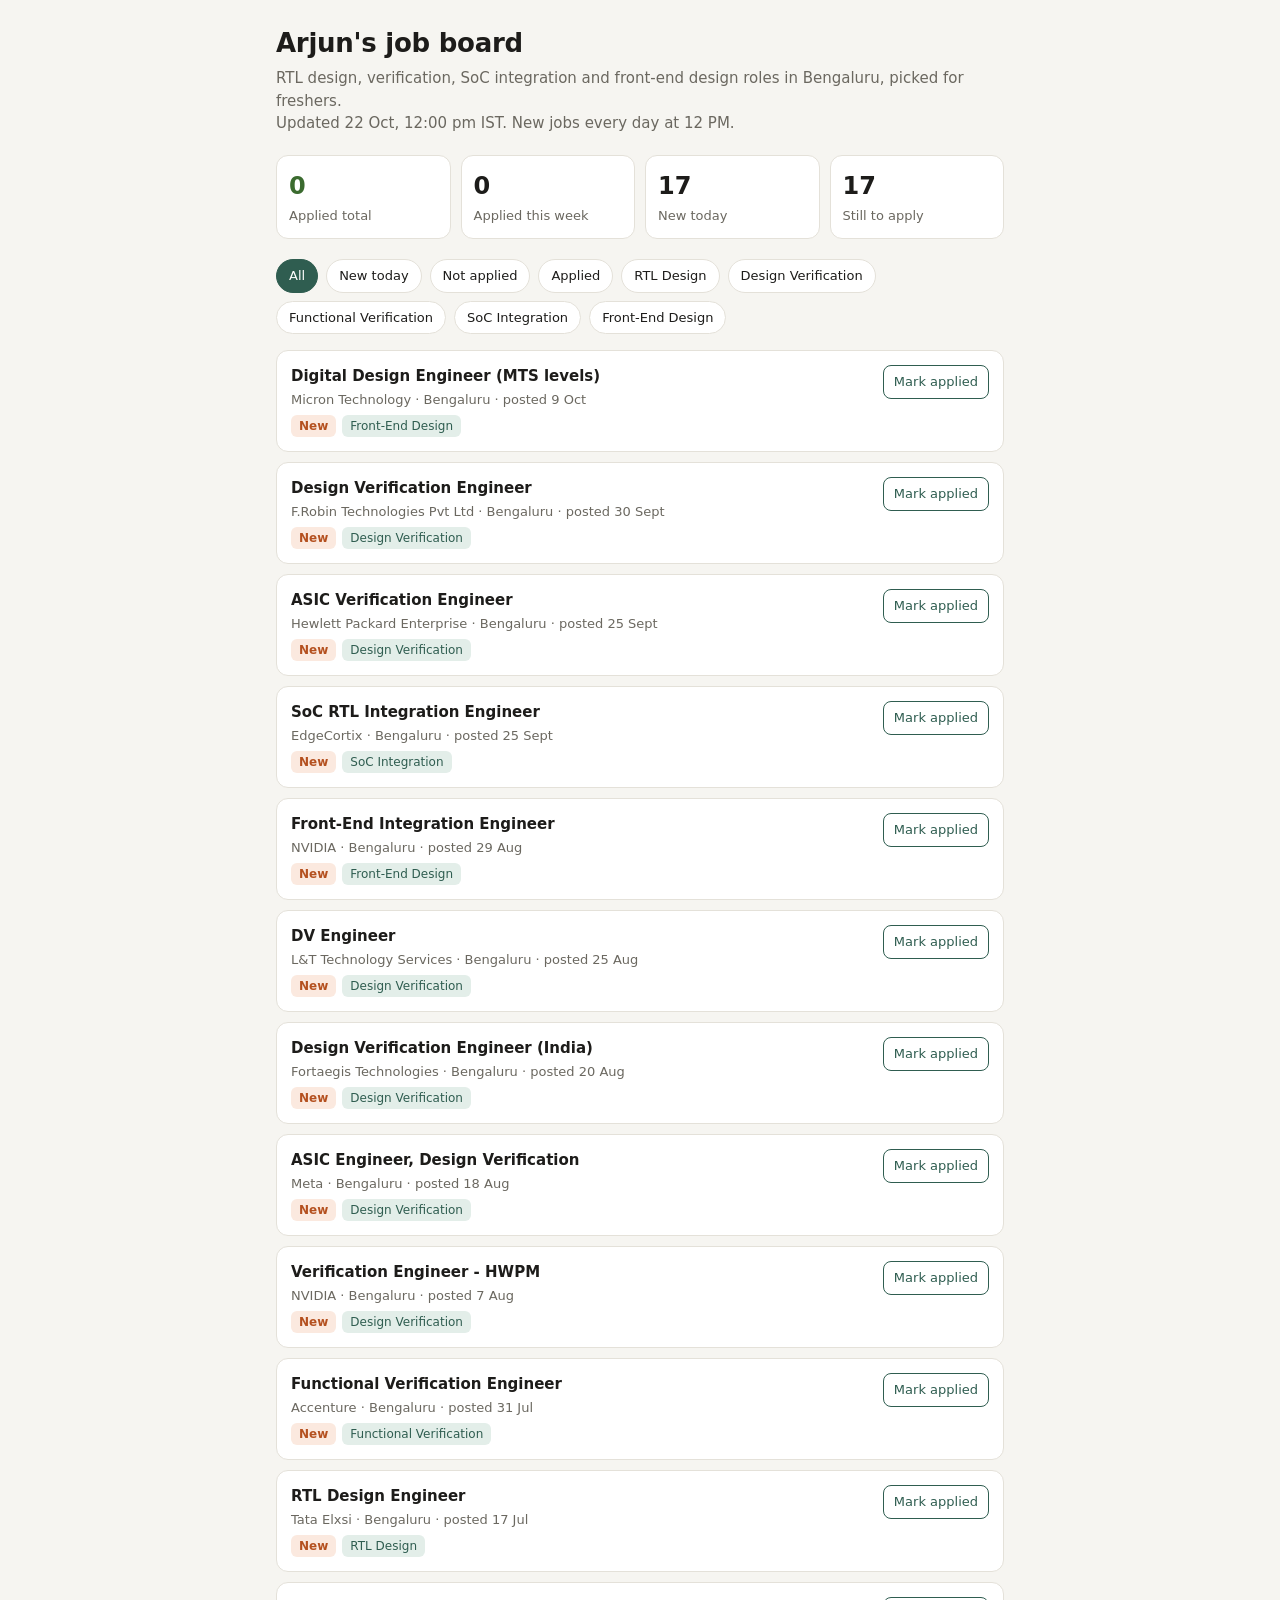
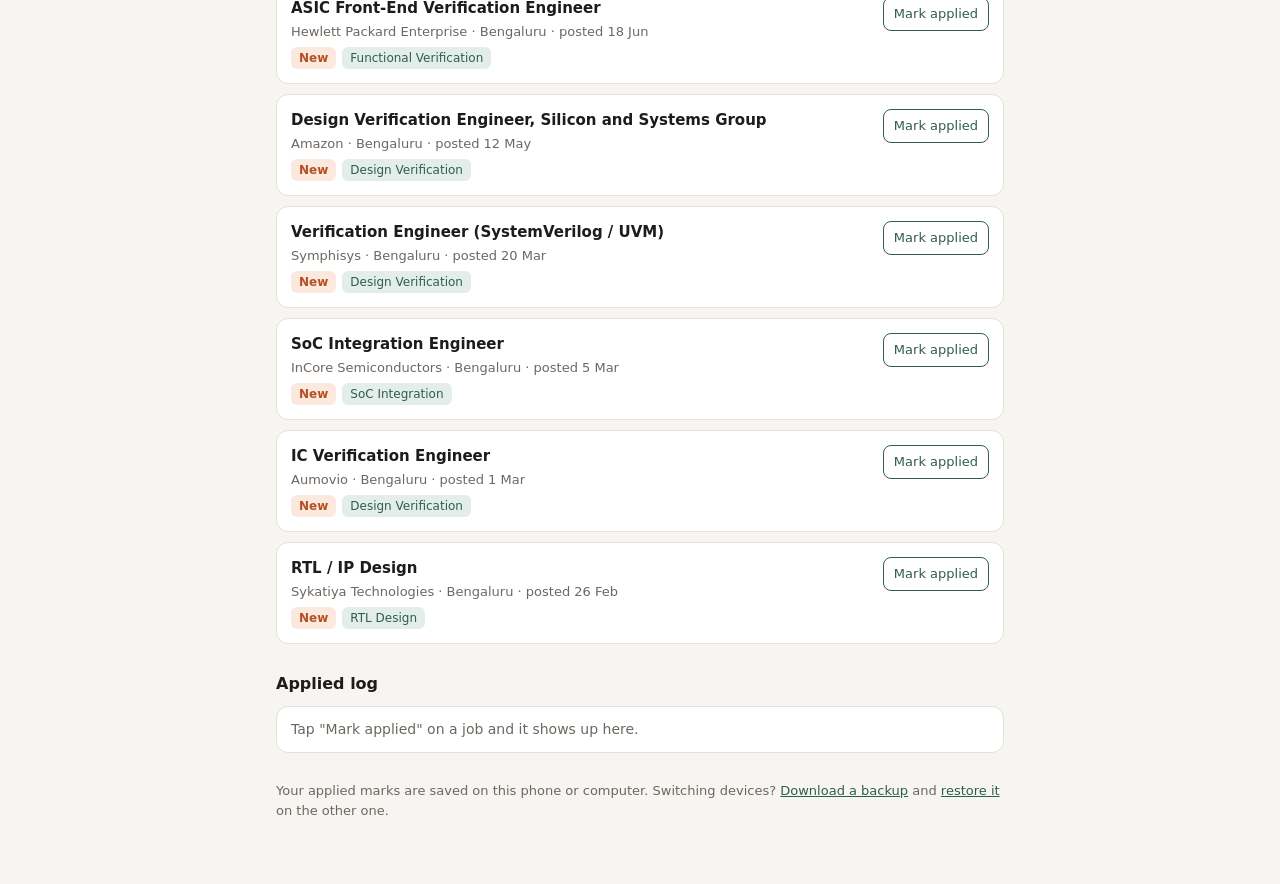
==== arjun/index.html @ eb0a0125 "Job boards for Anusha and Arjun with applied tracker Co-Authored-By: Claude Opus 5.5 (1M context) <n" ====
<!doctype html>
<html lang="en">
<head>
<meta charset="utf-8">
<meta name="viewport" content="width=device-width, initial-scale=1">
<meta name="robots" content="noindex, nofollow">
<title>Arjun's Job Board</title>
<link rel="stylesheet" href="../assets/board.css">
</head>
<body data-person="arjun">
<div class="wrap">
  <header>
    <h1>Arjun's job board</h1>
    <p>RTL design, verification, SoC integration and front-end design roles in Bengaluru, picked for freshers.</p>
    <p id="updated"></p>
  </header>
  <div class="stats">
    <div class="stat hi"><b id="s-applied">0</b><span>Applied total</span></div>
    <div class="stat"><b id="s-week">0</b><span>Applied this week</span></div>
    <div class="stat"><b id="s-new">0</b><span>New today</span></div>
    <div class="stat"><b id="s-open">0</b><span>Still to apply</span></div>
  </div>
  <div class="bar" id="chips"></div>
  <div class="list" id="list"><p class="empty">Loading jobs…</p></div>
  <h2>Applied log</h2>
  <div class="log" id="log"></div>
  <footer>
    Your applied marks are saved on this phone or computer. Switching devices?
    <button id="backup">Download a backup</button> and <button id="restore">restore it</button> on the other one.
    <input type="file" id="file" accept="application/json" hidden>
  </footer>
</div>
<script src="../assets/board.js"></script>
</body>
</html>
---- assets/board.css ----
:root {
  --bg: #f6f5f1;
  --surface: #ffffff;
  --text: #1d1c1a;
  --muted: #6b6860;
  --line: #e4e1d9;
  --accent: #2f5d50;
  --accent-soft: #e3eee9;
  --new: #b4501f;
  --new-soft: #fbe9df;
  --done: #3b6b2f;
  --done-soft: #e6f1df;
}
@media (prefers-color-scheme: dark) {
  :root {
    --bg: #151514;
    --surface: #1f1f1d;
    --text: #ecebe6;
    --muted: #a19e95;
    --line: #34332f;
    --accent: #8cc4b0;
    --accent-soft: #23352f;
    --new: #f0a27a;
    --new-soft: #3a261b;
    --done: #a6d38f;
    --done-soft: #26331f;
  }
}
* { box-sizing: border-box; }
body {
  margin: 0;
  background: var(--bg);
  color: var(--text);
  font: 15px/1.5 system-ui, -apple-system, "Segoe UI", Roboto, sans-serif;
}
.wrap { max-width: 760px; margin: 0 auto; padding: 24px 16px 64px; }
header h1 { font-size: 26px; margin: 0 0 4px; letter-spacing: -0.01em; }
header p { margin: 0; color: var(--muted); }
.stats { display: grid; grid-template-columns: repeat(4, 1fr); gap: 10px; margin: 20px 0; }
.stat { background: var(--surface); border: 1px solid var(--line); border-radius: 12px; padding: 12px; }
.stat b { display: block; font-size: 24px; font-variant-numeric: tabular-nums; }
.stat span { color: var(--muted); font-size: 13px; }
.stat.hi b { color: var(--done); }
.bar { display: flex; flex-wrap: wrap; gap: 8px; margin: 8px 0 16px; }
.chip {
  border: 1px solid var(--line); background: var(--surface); color: var(--text);
  border-radius: 999px; padding: 6px 12px; font: inherit; font-size: 13px; cursor: pointer;
}
.chip[aria-pressed="true"] { background: var(--accent); border-color: var(--accent); color: var(--surface); }
.list { display: grid; gap: 10px; }
.job {
  background: var(--surface); border: 1px solid var(--line); border-radius: 12px;
  padding: 14px; display: flex; gap: 12px; align-items: flex-start;
}
.job.applied { background: var(--done-soft); }
.job .main { flex: 1; min-width: 0; }
.job a.title { color: var(--text); font-weight: 600; text-decoration: none; }
.job a.title:hover { text-decoration: underline; }
.meta { color: var(--muted); font-size: 13px; margin-top: 2px; }
.tags { margin-top: 6px; display: flex; gap: 6px; flex-wrap: wrap; }
.tag { font-size: 12px; padding: 2px 8px; border-radius: 6px; background: var(--accent-soft); color: var(--accent); }
.tag.new { background: var(--new-soft); color: var(--new); font-weight: 600; }
.tag.ok { background: transparent; color: var(--done); padding-left: 0; }
.btn {
  flex: none; border: 1px solid var(--accent); background: transparent; color: var(--accent);
  border-radius: 8px; padding: 6px 10px; font: inherit; font-size: 13px; cursor: pointer; white-space: nowrap;
}
.job.applied .btn { border-color: var(--done); color: var(--done); }
.empty { color: var(--muted); text-align: center; padding: 32px 0; }
h2 { font-size: 16px; margin: 28px 0 10px; }
.log { background: var(--surface); border: 1px solid var(--line); border-radius: 12px; padding: 4px 14px; }
.log div { padding: 8px 0; border-bottom: 1px solid var(--line); font-size: 14px; display: flex; justify-content: space-between; gap: 12px; }
.log div:last-child { border-bottom: 0; }
.log span { color: var(--muted); white-space: nowrap; }
footer { margin-top: 28px; color: var(--muted); font-size: 13px; }
footer button { background: none; border: 0; color: var(--accent); font: inherit; cursor: pointer; padding: 0; text-decoration: underline; }
@media (max-width: 560px) {
  .stats { grid-template-columns: repeat(2, 1fr); }
  .job { flex-direction: column; }
}
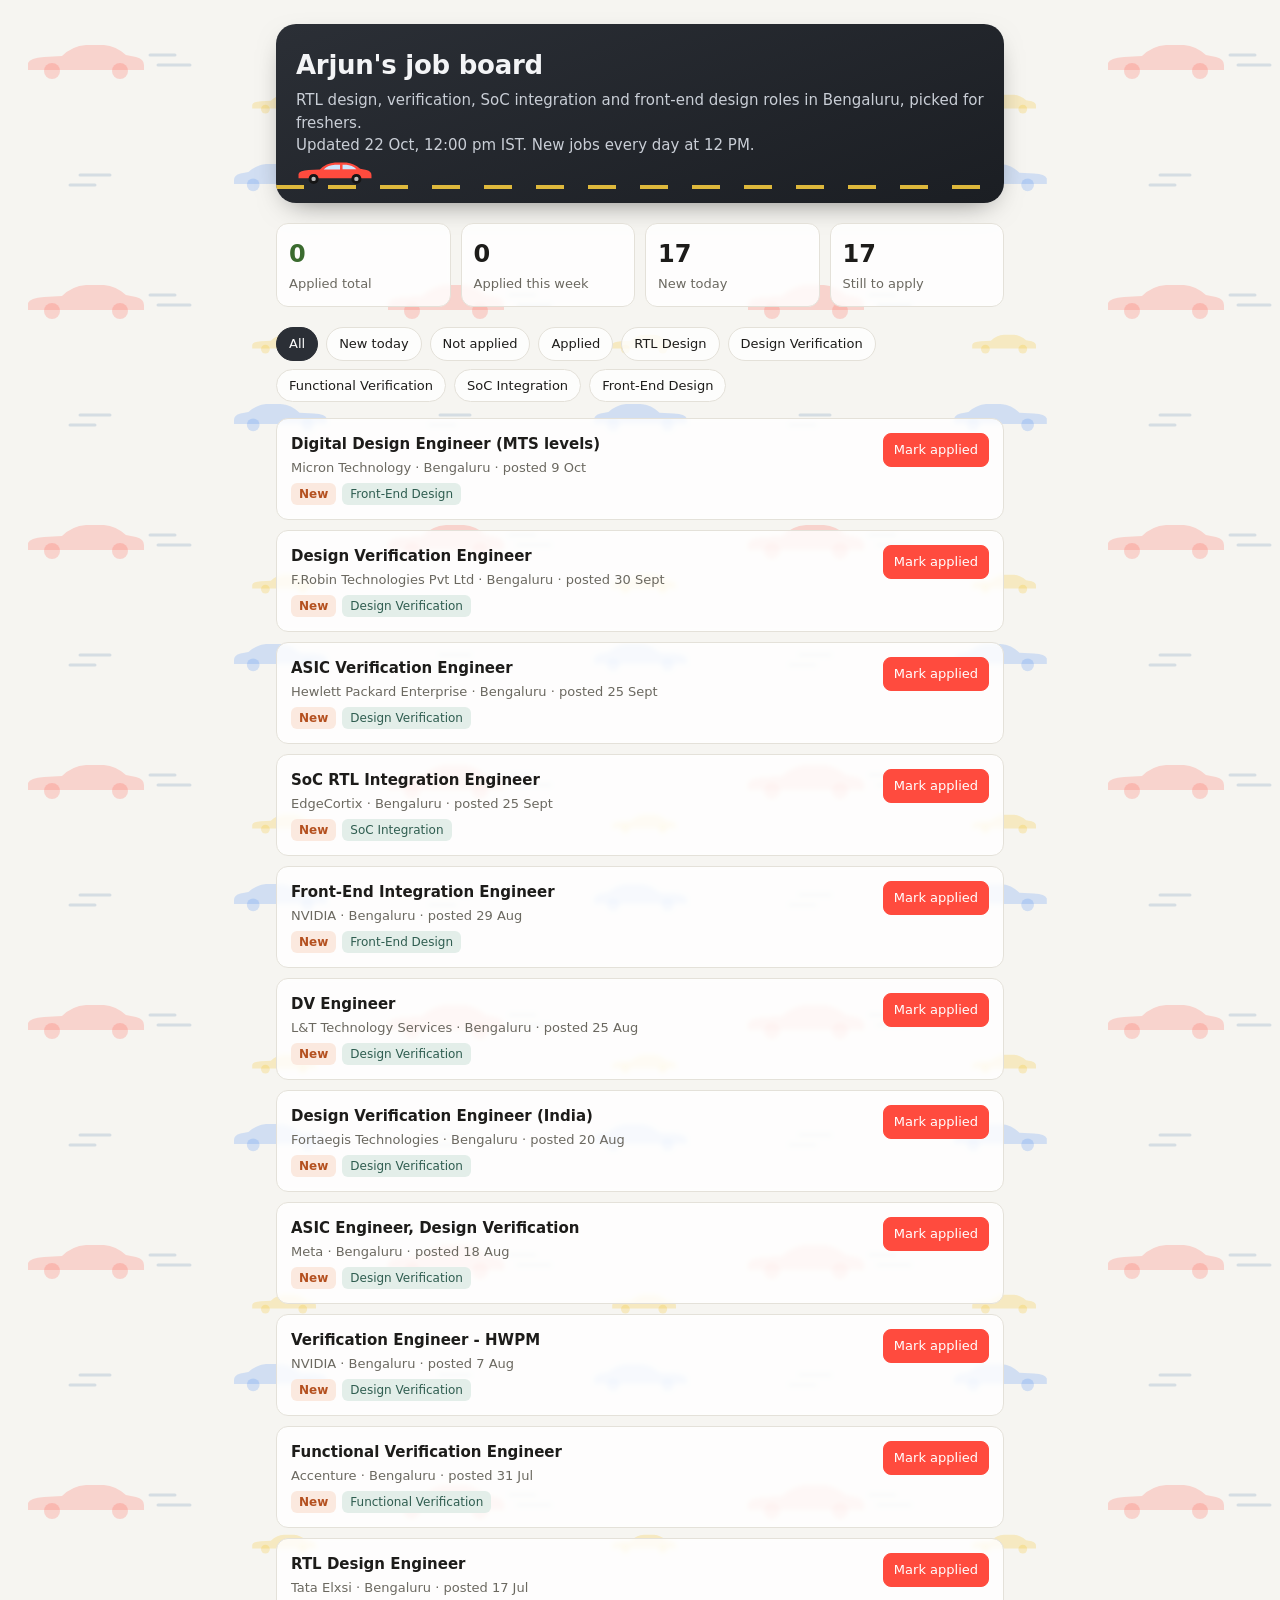
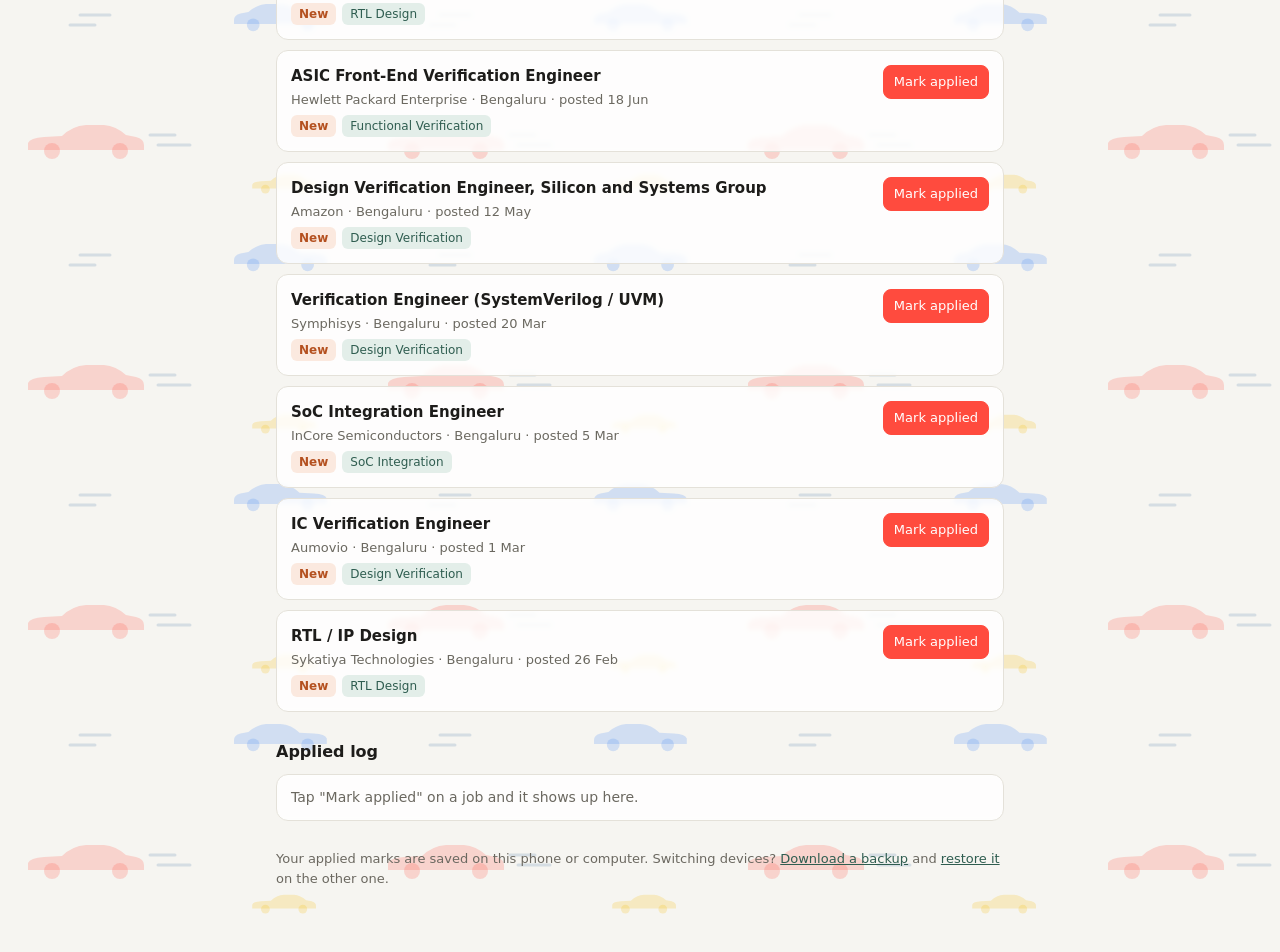
==== commit 8dccf49a: "Cars theme for Arjun, phone layout and home-screen icons Co-Authored-By: Claude Opus 5.5 (1M context" ====
--- a/arjun/index.html
+++ b/arjun/index.html
@@ -5,11 +5,18 @@
 <meta name="viewport" content="width=device-width, initial-scale=1">
 <meta name="robots" content="noindex, nofollow">
 <title>Arjun's Job Board</title>
+<meta name="theme-color" content="#2b2f36">
+<meta name="apple-mobile-web-app-capable" content="yes">
+<meta name="apple-mobile-web-app-title" content="Arjun Jobs">
+<link rel="manifest" href="manifest.webmanifest">
+<link rel="icon" href="icon-192.png">
+<link rel="apple-touch-icon" href="icon-180.png">
 <link rel="stylesheet" href="../assets/board.css">
 </head>
-<body data-person="arjun">
+<body data-person="arjun" class="cars">
 <div class="wrap">
-  <header>
+  <header class="road">
+    <svg class="racer" viewBox="0 0 124 40" aria-hidden="true"><path d="M4 30 V23 Q6 18 20 17 L38 16 Q48 6 62 5 H80 Q92 6 102 15 L112 17 Q120 19 120 25 V30 Z" fill="#ff4b3e"/><path d="M44 16 Q51 9 62 8.5 H70 V16 Z M74 8.5 H80 Q89 9 96 15.5 H74 Z" fill="#cfe6ff"/><circle cx="28" cy="31" r="8" fill="#151515"/><circle cx="28" cy="31" r="3.5" fill="#bbb"/><circle cx="96" cy="31" r="8" fill="#151515"/><circle cx="96" cy="31" r="3.5" fill="#bbb"/></svg>
     <h1>Arjun's job board</h1>
     <p>RTL design, verification, SoC integration and front-end design roles in Bengaluru, picked for freshers.</p>
     <p id="updated"></p>
@@ -20,6 +27,7 @@
     <div class="stat"><b id="s-new">0</b><span>New today</span></div>
     <div class="stat"><b id="s-open">0</b><span>Still to apply</span></div>
   </div>
+  <div class="bar" id="cities"></div>
   <div class="bar" id="chips"></div>
   <div class="list" id="list"><p class="empty">Loading jobs…</p></div>
   <h2>Applied log</h2>
--- a/assets/board.css
+++ b/assets/board.css
@@ -78,3 +78,125 @@
   .stats { grid-template-columns: repeat(2, 1fr); }
   .job { flex-direction: column; }
 }
+.bar:empty { display: none; }
+
+/* Colourful theme */
+.colorful {
+  --bg: #fff8f3;
+  --line: #f1e2d6;
+  --accent: #c2185b;
+  --accent-soft: #fde4ee;
+  background:
+    radial-gradient(circle at 0% 0%, #ffe3ec 0, transparent 40%),
+    radial-gradient(circle at 100% 10%, #e3f0ff 0, transparent 40%),
+    var(--bg);
+}
+.colorful .hero {
+  background: linear-gradient(120deg, #ff6f91, #ff9671 45%, #ffc75f);
+  color: #2a0f1a;
+  border-radius: 20px;
+  padding: 22px 20px;
+  box-shadow: 0 10px 30px -12px rgba(255, 111, 145, 0.6);
+}
+.colorful .hero p { color: #4a1f2c; }
+.colorful .stat { border: 0; color: #1d1c1a; }
+.colorful .stat span { color: rgba(0, 0, 0, 0.6); }
+.colorful .stat:nth-child(1) { background: #d7f5e3; }
+.colorful .stat:nth-child(1) b { color: #12784a; }
+.colorful .stat:nth-child(2) { background: #dcecff; }
+.colorful .stat:nth-child(2) b { color: #1f5fbf; }
+.colorful .stat:nth-child(3) { background: #ffe1d2; }
+.colorful .stat:nth-child(3) b { color: #c8481b; }
+.colorful .stat:nth-child(4) { background: #efe1ff; }
+.colorful .stat:nth-child(4) b { color: #7b3fc4; }
+.colorful .chip.city[aria-pressed="true"] { background: #6a4cff; border-color: #6a4cff; color: #fff; }
+.colorful .job { border-left: 5px solid #ff9671; box-shadow: 0 2px 10px -6px rgba(194, 24, 91, 0.35); }
+.colorful .job:nth-child(4n+2) { border-left-color: #6a4cff; }
+.colorful .job:nth-child(4n+3) { border-left-color: #00b39b; }
+.colorful .job:nth-child(4n+4) { border-left-color: #ffc75f; }
+.colorful .job.applied { background: #e8f8ee; border-left-color: #12784a; }
+.colorful .tag[data-cat="Accounting"] { background: #e3f0ff; color: #1f5fbf; }
+.colorful .tag[data-cat="Tax"] { background: #fff1cc; color: #8a5a00; }
+.colorful .tag[data-cat="Payroll"] { background: #efe1ff; color: #7b3fc4; }
+.colorful .tag[data-cat="AP / AR"] { background: #d8f6f0; color: #00796b; }
+.colorful .tag.place { background: #ffe4ec; color: #c2185b; }
+.colorful .btn { background: #c2185b; border-color: #c2185b; color: #fff; }
+.colorful .job.applied .btn { background: transparent; }
+.colorful h2 { color: #c2185b; }
+@media (prefers-color-scheme: dark) {
+  .colorful {
+    --bg: #1a1218;
+    --surface: #251a22;
+    --line: #3a2a35;
+    --accent: #ff8fb4;
+    --accent-soft: #3d2030;
+    background:
+      radial-gradient(circle at 0% 0%, #3a1a2a 0, transparent 40%),
+      radial-gradient(circle at 100% 10%, #182a40 0, transparent 40%),
+      var(--bg);
+  }
+  .colorful .job.applied { background: #1d3326; }
+  .colorful .tag { filter: saturate(1.1); }
+}
+
+/* Cars theme */
+.cars {
+  background-color: var(--bg);
+  background-image: url("cars.svg");
+  background-size: 360px 240px;
+}
+.cars .road {
+  position: relative;
+  overflow: hidden;
+  background: linear-gradient(160deg, #2b2f36, #1b1e23);
+  color: #f3f4f6;
+  border-radius: 20px;
+  padding: 22px 20px 46px;
+  box-shadow: 0 10px 30px -14px rgba(0, 0, 0, 0.6);
+}
+.cars .road p { color: #c9ced6; }
+.cars .road::after {
+  content: "";
+  position: absolute;
+  left: 0; right: 0; bottom: 14px;
+  height: 4px;
+  background: repeating-linear-gradient(90deg, #ffd23f 0 28px, transparent 28px 52px);
+  opacity: 0.85;
+}
+.cars .racer {
+  position: absolute;
+  bottom: 18px;
+  width: 78px;
+  height: 26px;
+  animation: drive 9s linear infinite;
+}
+@keyframes drive {
+  from { left: -90px; }
+  to { left: 100%; }
+}
+@media (prefers-reduced-motion: reduce) {
+  .cars .racer { animation: none; right: 20px; }
+}
+.cars .stat, .cars .job, .cars .log { backdrop-filter: blur(2px); }
+.cars .btn { background: #ff4b3e; border-color: #ff4b3e; color: #fff; }
+.cars .job.applied .btn { background: transparent; }
+.cars .chip[aria-pressed="true"] { background: #2b2f36; border-color: #2b2f36; color: #fff; }
+@media (prefers-color-scheme: dark) {
+  .cars .chip[aria-pressed="true"] { background: #ff4b3e; border-color: #ff4b3e; }
+}
+
+/* Phones */
+@media (max-width: 560px) {
+  .wrap { padding: 16px 12px 48px; }
+  header h1 { font-size: 22px; }
+  .stat b { font-size: 22px; }
+  .bar { flex-wrap: nowrap; overflow-x: auto; margin-left: -12px; margin-right: -12px; padding: 0 12px 4px; scrollbar-width: none; }
+  .bar::-webkit-scrollbar { display: none; }
+  .chip { flex: none; padding: 8px 14px; }
+  .job .btn { width: 100%; padding: 10px; font-size: 14px; }
+  .log div { flex-direction: column; gap: 2px; }
+}
+.cars { --surface: rgba(255, 255, 255, 0.82); }
+@media (prefers-color-scheme: dark) {
+  .cars { --surface: rgba(31, 31, 29, 0.82); }
+}
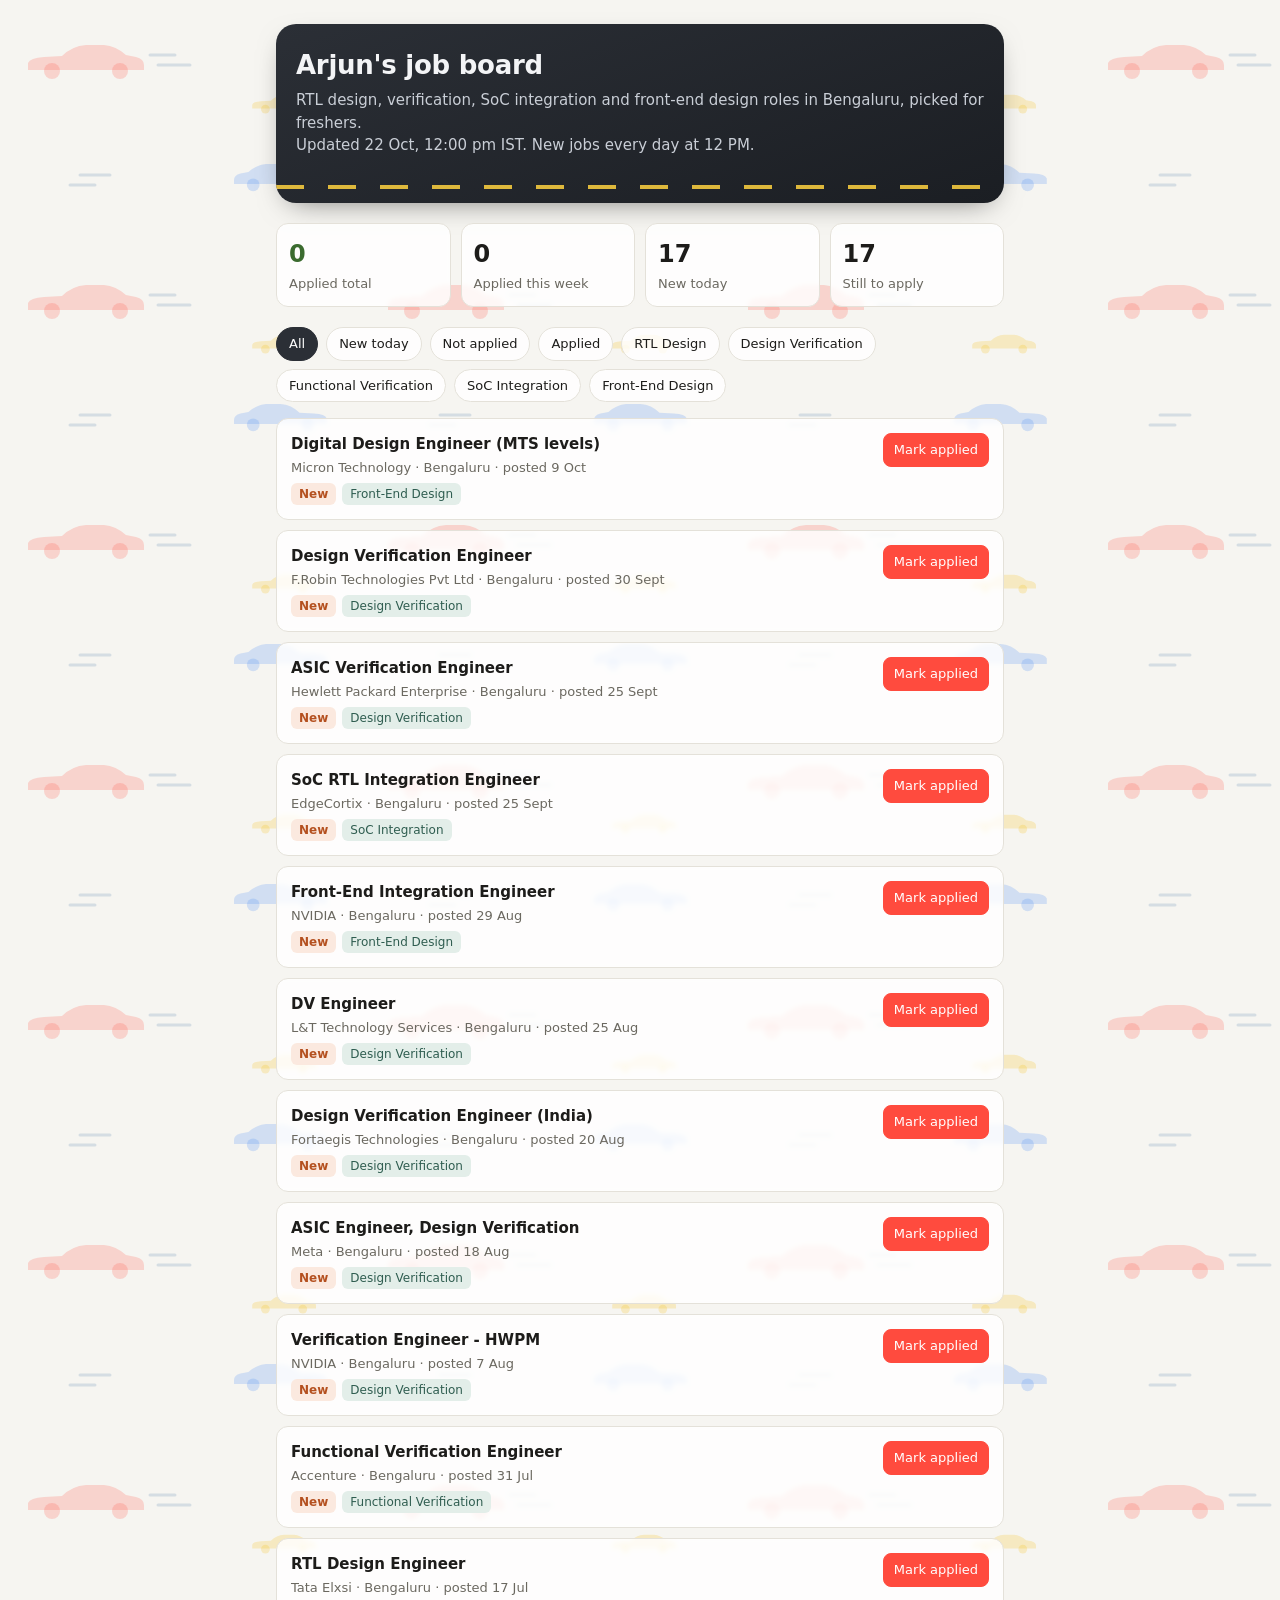
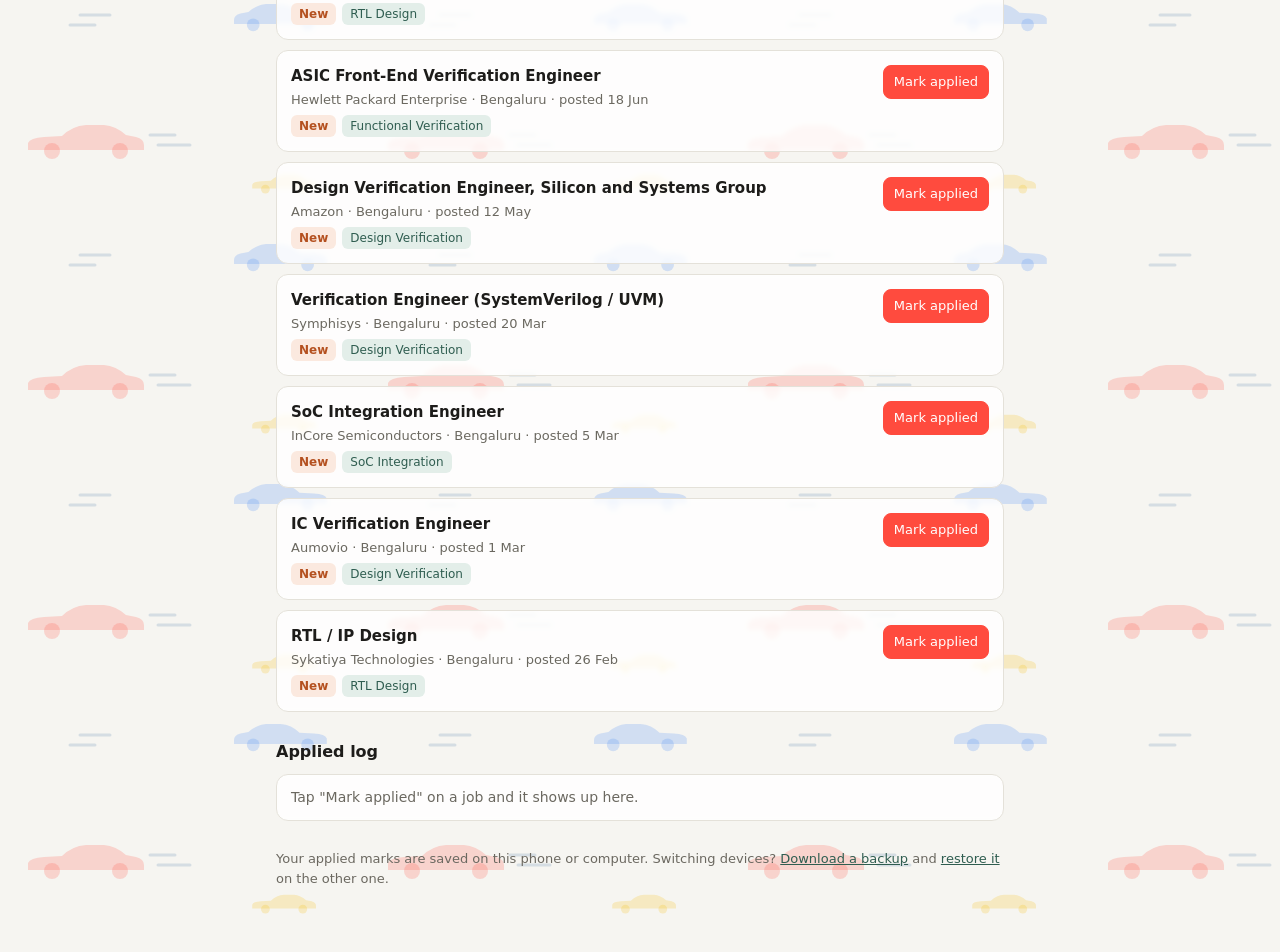
==== commit 0a8e780f: "3D traffic scene for Arjun and apply celebration on both pages Co-Authored-By: Claude Opus 5.5 (1M c" ====
--- a/arjun/index.html
+++ b/arjun/index.html
@@ -14,9 +14,9 @@
 <link rel="stylesheet" href="../assets/board.css">
 </head>
 <body data-person="arjun" class="cars">
+<canvas id="road3d" aria-hidden="true"></canvas>
 <div class="wrap">
   <header class="road">
-    <svg class="racer" viewBox="0 0 124 40" aria-hidden="true"><path d="M4 30 V23 Q6 18 20 17 L38 16 Q48 6 62 5 H80 Q92 6 102 15 L112 17 Q120 19 120 25 V30 Z" fill="#ff4b3e"/><path d="M44 16 Q51 9 62 8.5 H70 V16 Z M74 8.5 H80 Q89 9 96 15.5 H74 Z" fill="#cfe6ff"/><circle cx="28" cy="31" r="8" fill="#151515"/><circle cx="28" cy="31" r="3.5" fill="#bbb"/><circle cx="96" cy="31" r="8" fill="#151515"/><circle cx="96" cy="31" r="3.5" fill="#bbb"/></svg>
     <h1>Arjun's job board</h1>
     <p>RTL design, verification, SoC integration and front-end design roles in Bengaluru, picked for freshers.</p>
     <p id="updated"></p>
@@ -39,5 +39,6 @@
   </footer>
 </div>
 <script src="../assets/board.js"></script>
+<script type="module" src="../assets/road3d.js"></script>
 </body>
 </html>
--- a/assets/board.css
+++ b/assets/board.css
@@ -163,20 +163,6 @@
   background: repeating-linear-gradient(90deg, #ffd23f 0 28px, transparent 28px 52px);
   opacity: 0.85;
 }
-.cars .racer {
-  position: absolute;
-  bottom: 18px;
-  width: 78px;
-  height: 26px;
-  animation: drive 9s linear infinite;
-}
-@keyframes drive {
-  from { left: -90px; }
-  to { left: 100%; }
-}
-@media (prefers-reduced-motion: reduce) {
-  .cars .racer { animation: none; right: 20px; }
-}
 .cars .stat, .cars .job, .cars .log { backdrop-filter: blur(2px); }
 .cars .btn { background: #ff4b3e; border-color: #ff4b3e; color: #fff; }
 .cars .job.applied .btn { background: transparent; }
@@ -200,3 +186,47 @@
 @media (prefers-color-scheme: dark) {
   .cars { --surface: rgba(31, 31, 29, 0.82); }
 }
+
+/* 3D road scene behind Arjun's page */
+#road3d { position: fixed; inset: 0; width: 100vw; height: 100vh; z-index: -1; display: block; }
+.has-3d { background-image: none; }
+.has-3d .road { background: rgba(20, 23, 28, 0.72); backdrop-filter: blur(6px); }
+.has-3d { --surface: rgba(255, 255, 255, 0.86); }
+@media (prefers-color-scheme: dark) {
+  .has-3d { --surface: rgba(24, 26, 30, 0.86); }
+}
+
+/* Apply celebration */
+.job { position: relative; overflow: hidden; }
+.job.flash { animation: flash 0.9s ease; }
+@keyframes flash {
+  0% { transform: scale(1); }
+  30% { transform: scale(1.025); box-shadow: 0 0 0 3px var(--done); }
+  100% { transform: scale(1); }
+}
+.stat.pop b { animation: pop 0.6s ease; transform-origin: left center; }
+@keyframes pop {
+  0% { transform: scale(1); }
+  40% { transform: scale(1.6) rotate(-6deg); }
+  100% { transform: scale(1); }
+}
+#toast {
+  position: fixed; left: 50%; bottom: 24px; transform: translate(-50%, 140%);
+  background: var(--text); color: var(--bg); padding: 12px 18px; border-radius: 999px;
+  font-weight: 600; font-size: 14px; box-shadow: 0 10px 30px -10px rgba(0, 0, 0, 0.5);
+  z-index: 20; white-space: nowrap; max-width: calc(100vw - 32px); overflow: hidden; text-overflow: ellipsis;
+}
+#toast.show { animation: toast 2.8s ease forwards; }
+@keyframes toast {
+  0% { transform: translate(-50%, 140%); }
+  12%, 82% { transform: translate(-50%, 0); }
+  100% { transform: translate(-50%, 140%); }
+}
+.confetti { position: fixed; inset: 0; pointer-events: none; z-index: 30; }
+.zoom-car {
+  position: absolute; bottom: 4px; left: -120px; width: 96px; height: 31px; pointer-events: none;
+  animation: zoom 1.2s cubic-bezier(0.5, 0, 0.3, 1) forwards;
+  filter: drop-shadow(-14px 2px 0 rgba(255, 75, 62, 0.25)) drop-shadow(-28px 2px 0 rgba(255, 75, 62, 0.12));
+}
+.zoom-car svg { width: 100%; height: 100%; display: block; }
+@keyframes zoom { to { left: calc(100% + 120px); } }
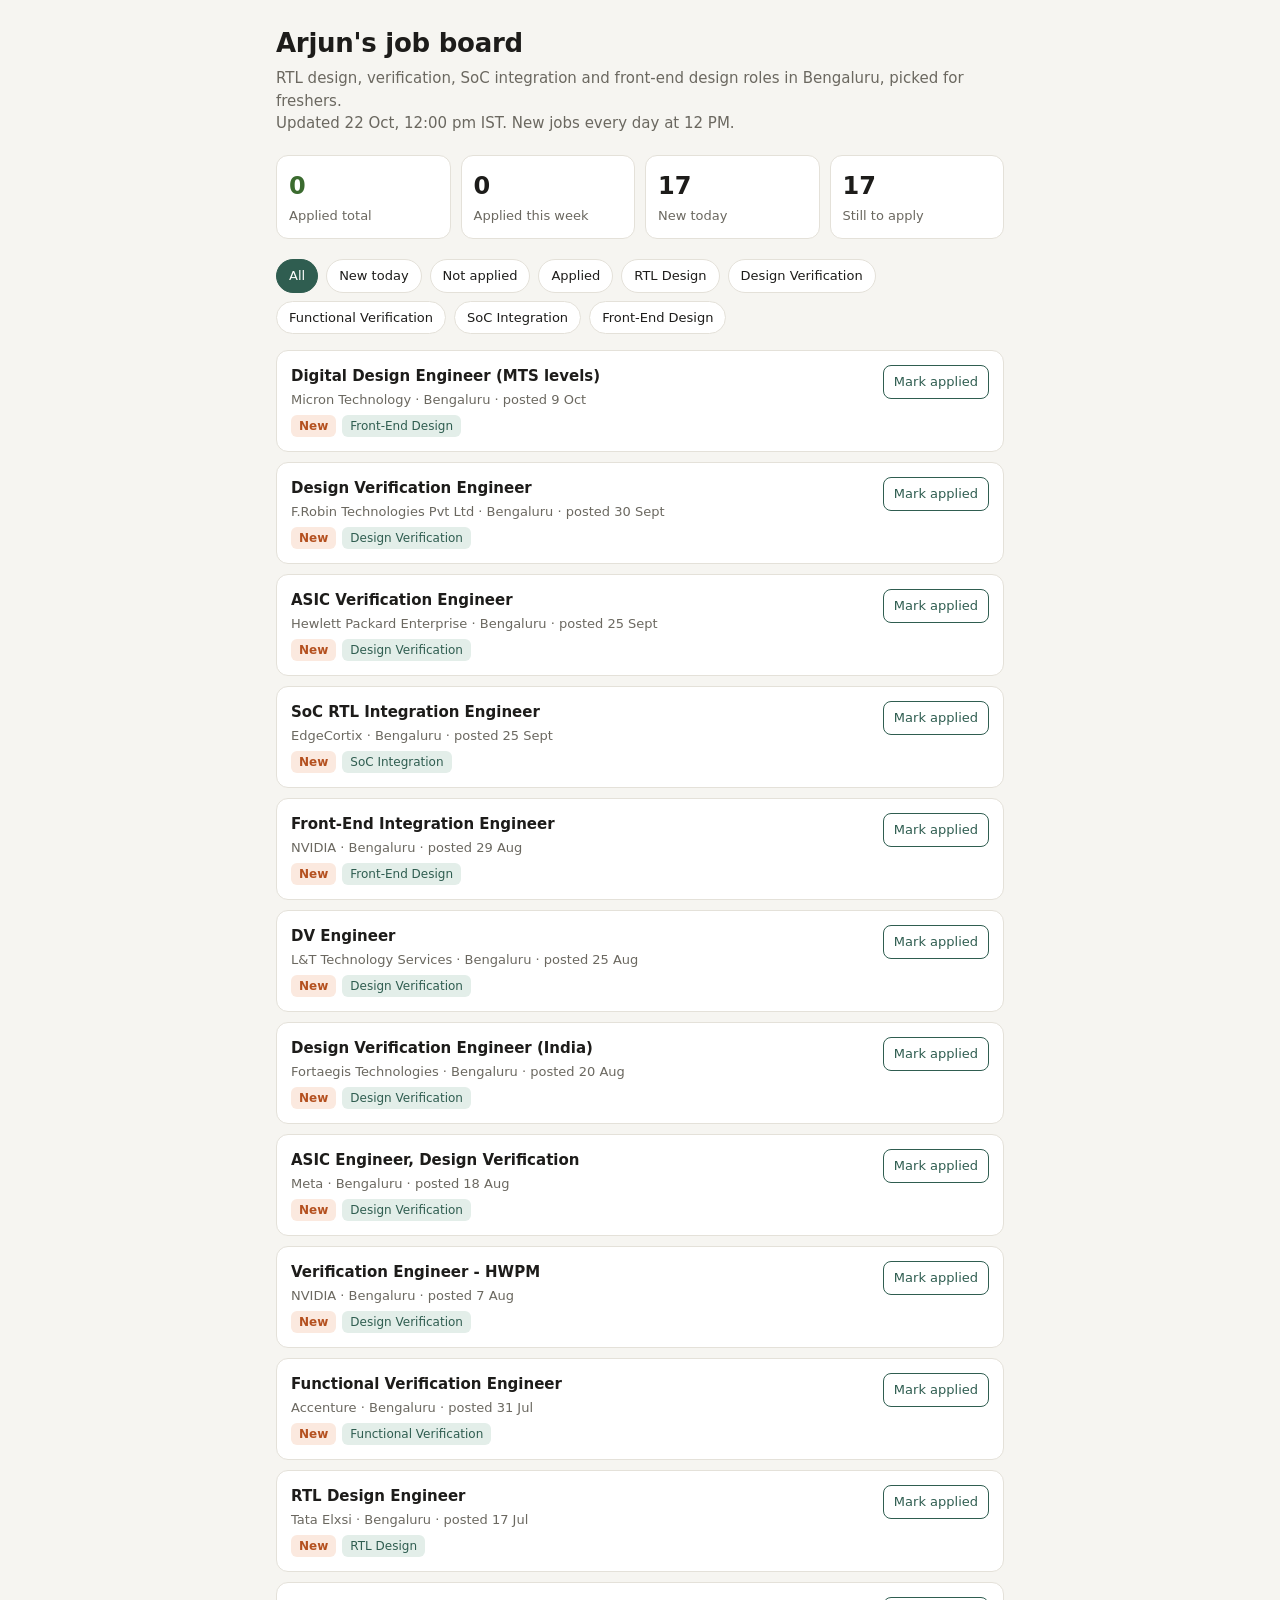
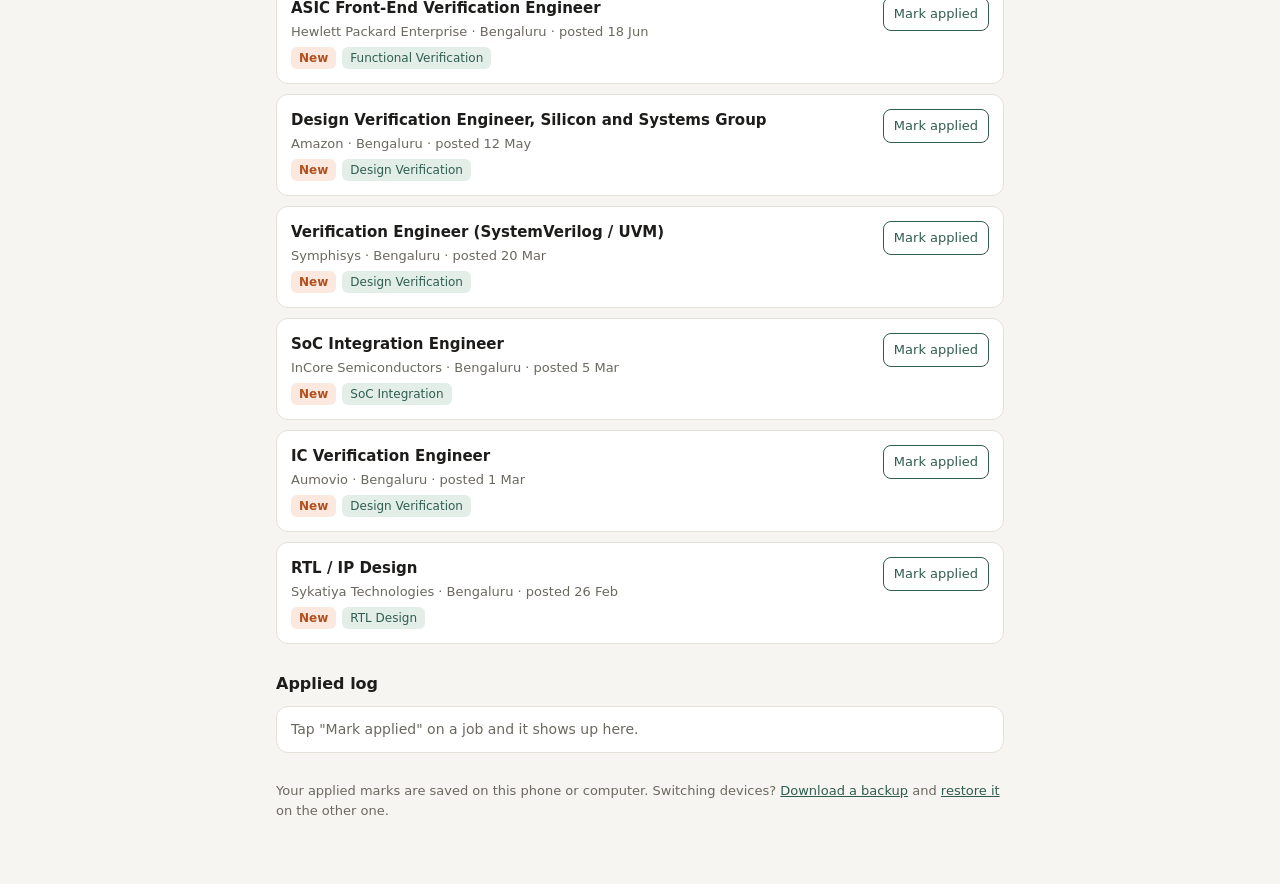
==== commit 5eee49ec: "Remove car theme from Arjun's page Co-Authored-By: Claude Opus 5.5 (1M context) <noreply@anthropic.c" ====
--- a/arjun/index.html
+++ b/arjun/index.html
@@ -5,7 +5,7 @@
 <meta name="viewport" content="width=device-width, initial-scale=1">
 <meta name="robots" content="noindex, nofollow">
 <title>Arjun's Job Board</title>
-<meta name="theme-color" content="#2b2f36">
+<meta name="theme-color" content="#2f5d50">
 <meta name="apple-mobile-web-app-capable" content="yes">
 <meta name="apple-mobile-web-app-title" content="Arjun Jobs">
 <link rel="manifest" href="manifest.webmanifest">
@@ -13,10 +13,9 @@
 <link rel="apple-touch-icon" href="icon-180.png">
 <link rel="stylesheet" href="../assets/board.css">
 </head>
-<body data-person="arjun" class="cars">
-<canvas id="road3d" aria-hidden="true"></canvas>
+<body data-person="arjun">
 <div class="wrap">
-  <header class="road">
+  <header>
     <h1>Arjun's job board</h1>
     <p>RTL design, verification, SoC integration and front-end design roles in Bengaluru, picked for freshers.</p>
     <p id="updated"></p>
@@ -39,6 +38,5 @@
   </footer>
 </div>
 <script src="../assets/board.js"></script>
-<script type="module" src="../assets/road3d.js"></script>
 </body>
 </html>
--- a/assets/board.css
+++ b/assets/board.css
@@ -139,38 +139,6 @@
   .colorful .tag { filter: saturate(1.1); }
 }
 
-/* Cars theme */
-.cars {
-  background-color: var(--bg);
-  background-image: url("cars.svg");
-  background-size: 360px 240px;
-}
-.cars .road {
-  position: relative;
-  overflow: hidden;
-  background: linear-gradient(160deg, #2b2f36, #1b1e23);
-  color: #f3f4f6;
-  border-radius: 20px;
-  padding: 22px 20px 46px;
-  box-shadow: 0 10px 30px -14px rgba(0, 0, 0, 0.6);
-}
-.cars .road p { color: #c9ced6; }
-.cars .road::after {
-  content: "";
-  position: absolute;
-  left: 0; right: 0; bottom: 14px;
-  height: 4px;
-  background: repeating-linear-gradient(90deg, #ffd23f 0 28px, transparent 28px 52px);
-  opacity: 0.85;
-}
-.cars .stat, .cars .job, .cars .log { backdrop-filter: blur(2px); }
-.cars .btn { background: #ff4b3e; border-color: #ff4b3e; color: #fff; }
-.cars .job.applied .btn { background: transparent; }
-.cars .chip[aria-pressed="true"] { background: #2b2f36; border-color: #2b2f36; color: #fff; }
-@media (prefers-color-scheme: dark) {
-  .cars .chip[aria-pressed="true"] { background: #ff4b3e; border-color: #ff4b3e; }
-}
-
 /* Phones */
 @media (max-width: 560px) {
   .wrap { padding: 16px 12px 48px; }
@@ -181,19 +149,6 @@
   .chip { flex: none; padding: 8px 14px; }
   .job .btn { width: 100%; padding: 10px; font-size: 14px; }
   .log div { flex-direction: column; gap: 2px; }
-}
-.cars { --surface: rgba(255, 255, 255, 0.82); }
-@media (prefers-color-scheme: dark) {
-  .cars { --surface: rgba(31, 31, 29, 0.82); }
-}
-
-/* 3D road scene behind Arjun's page */
-#road3d { position: fixed; inset: 0; width: 100vw; height: 100vh; z-index: -1; display: block; }
-.has-3d { background-image: none; }
-.has-3d .road { background: rgba(20, 23, 28, 0.72); backdrop-filter: blur(6px); }
-.has-3d { --surface: rgba(255, 255, 255, 0.86); }
-@media (prefers-color-scheme: dark) {
-  .has-3d { --surface: rgba(24, 26, 30, 0.86); }
 }
 
 /* Apply celebration */
@@ -223,10 +178,3 @@
   100% { transform: translate(-50%, 140%); }
 }
 .confetti { position: fixed; inset: 0; pointer-events: none; z-index: 30; }
-.zoom-car {
-  position: absolute; bottom: 4px; left: -120px; width: 96px; height: 31px; pointer-events: none;
-  animation: zoom 1.2s cubic-bezier(0.5, 0, 0.3, 1) forwards;
-  filter: drop-shadow(-14px 2px 0 rgba(255, 75, 62, 0.25)) drop-shadow(-28px 2px 0 rgba(255, 75, 62, 0.12));
-}
-.zoom-car svg { width: 100%; height: 100%; display: block; }
-@keyframes zoom { to { left: calc(100% + 120px); } }
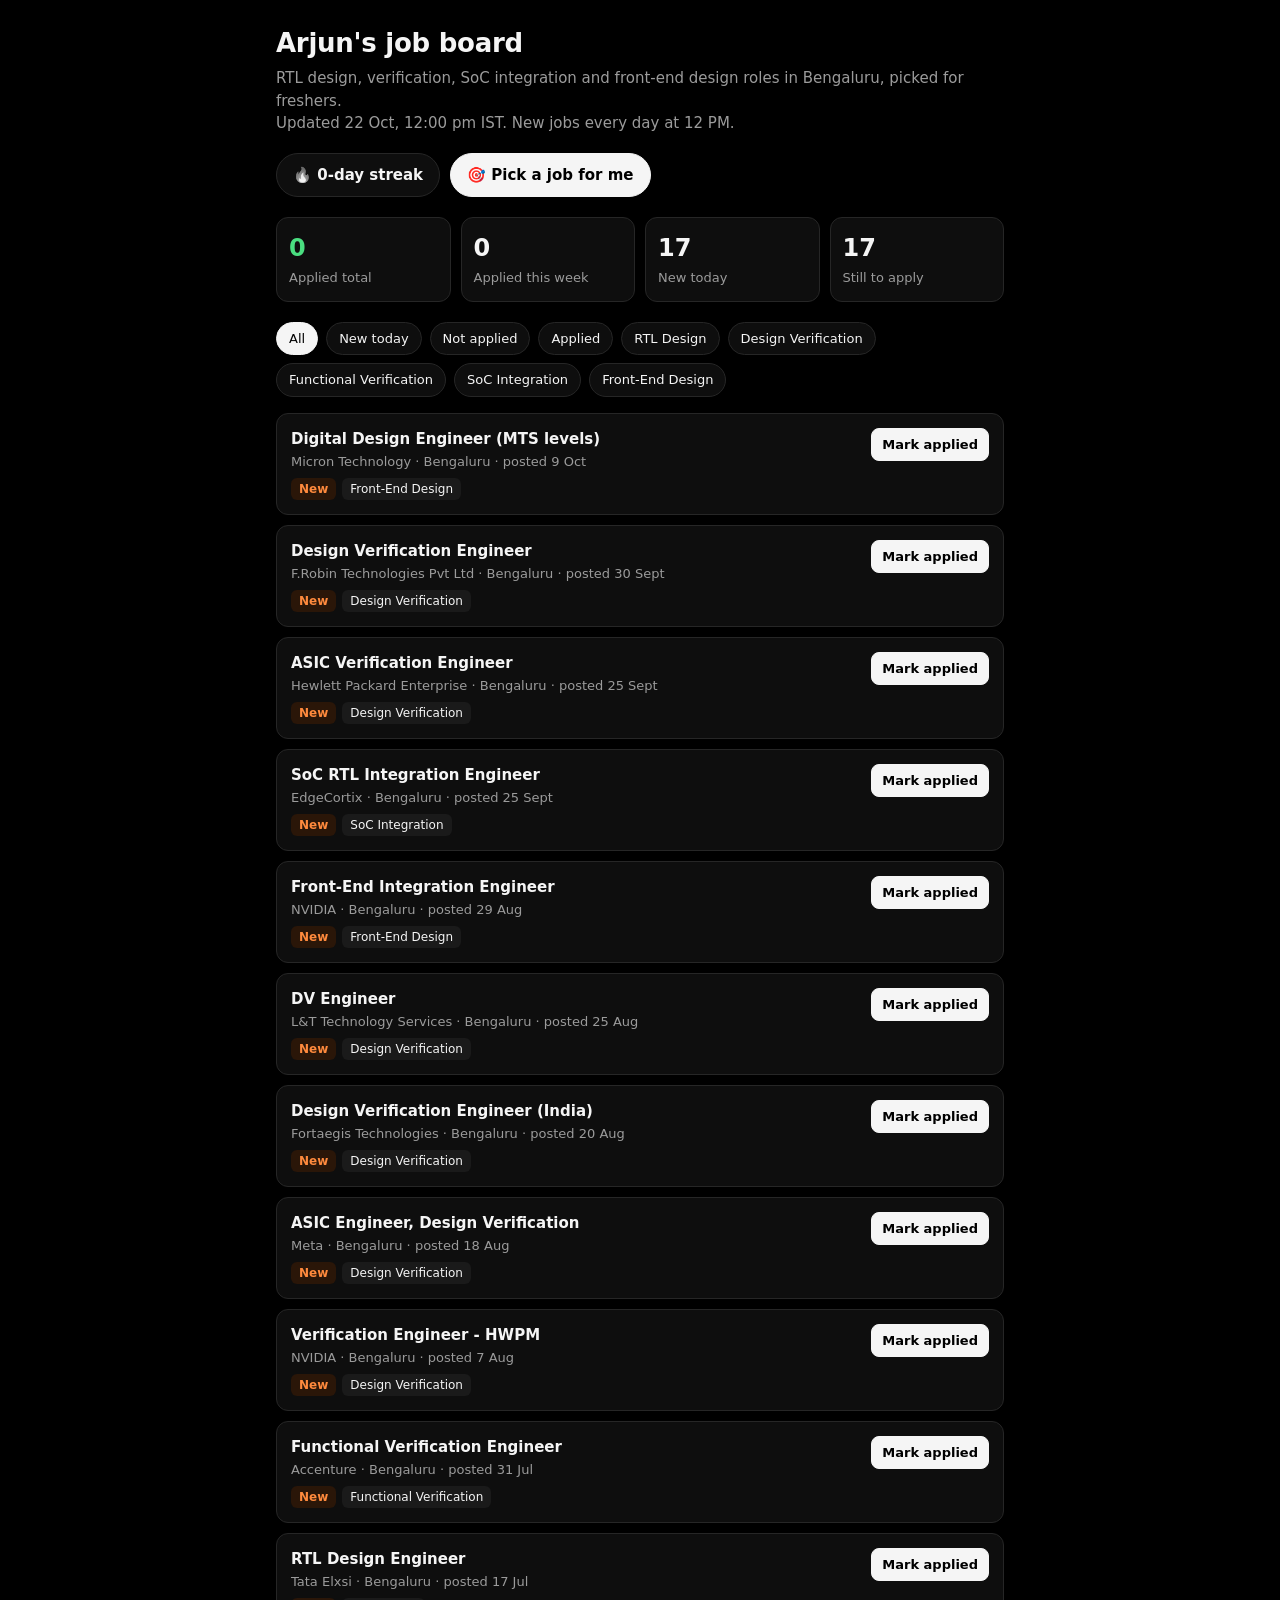
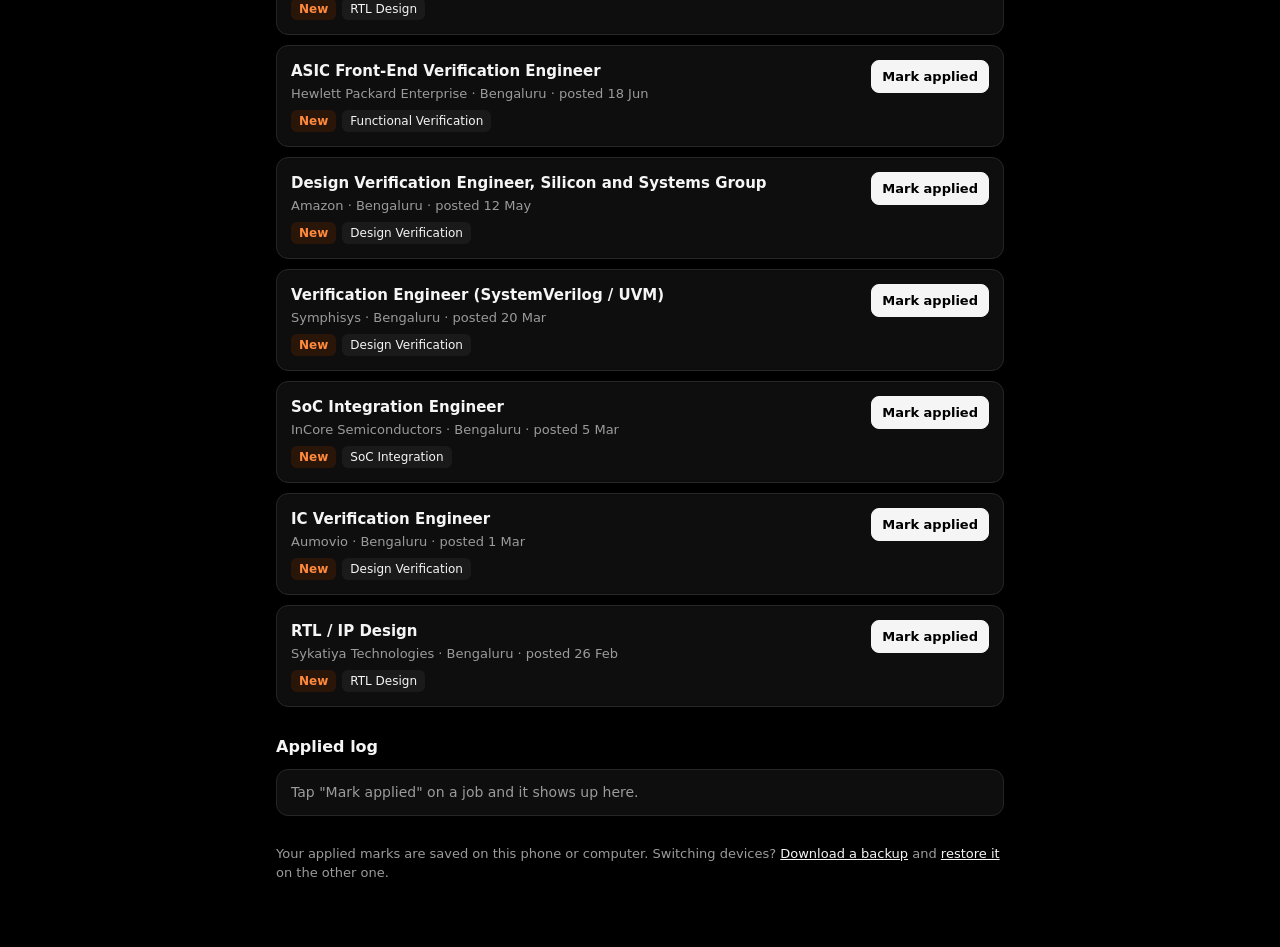
==== commit 261b0d5a: "Black theme and pick-a-job button for Arjun, daily streak on both pages Co-Authored-By: Claude Opus " ====
--- a/arjun/index.html
+++ b/arjun/index.html
@@ -5,7 +5,7 @@
 <meta name="viewport" content="width=device-width, initial-scale=1">
 <meta name="robots" content="noindex, nofollow">
 <title>Arjun's Job Board</title>
-<meta name="theme-color" content="#2f5d50">
+<meta name="theme-color" content="#000000">
 <meta name="apple-mobile-web-app-capable" content="yes">
 <meta name="apple-mobile-web-app-title" content="Arjun Jobs">
 <link rel="manifest" href="manifest.webmanifest">
@@ -13,13 +13,18 @@
 <link rel="apple-touch-icon" href="icon-180.png">
 <link rel="stylesheet" href="../assets/board.css">
 </head>
-<body data-person="arjun">
+<body data-person="arjun" class="black">
 <div class="wrap">
   <header>
     <h1>Arjun's job board</h1>
     <p>RTL design, verification, SoC integration and front-end design roles in Bengaluru, picked for freshers.</p>
     <p id="updated"></p>
   </header>
+  <div class="actions">
+    <button class="streak-btn" id="streak" aria-expanded="false" aria-controls="streak-panel">🔥 <b id="streak-n">0</b>-day streak</button>
+    <button class="pick-btn" id="pick">🎯 Pick a job for me</button>
+  </div>
+  <div class="streak-panel" id="streak-panel" hidden></div>
   <div class="stats">
     <div class="stat hi"><b id="s-applied">0</b><span>Applied total</span></div>
     <div class="stat"><b id="s-week">0</b><span>Applied this week</span></div>
--- a/assets/board.css
+++ b/assets/board.css
@@ -169,7 +169,7 @@
   position: fixed; left: 50%; bottom: 24px; transform: translate(-50%, 140%);
   background: var(--text); color: var(--bg); padding: 12px 18px; border-radius: 999px;
   font-weight: 600; font-size: 14px; box-shadow: 0 10px 30px -10px rgba(0, 0, 0, 0.5);
-  z-index: 20; white-space: nowrap; max-width: calc(100vw - 32px); overflow: hidden; text-overflow: ellipsis;
+  z-index: 20; width: max-content; max-width: calc(100vw - 32px); text-align: center; border-radius: 18px;
 }
 #toast.show { animation: toast 2.8s ease forwards; }
 @keyframes toast {
@@ -178,3 +178,70 @@
   100% { transform: translate(-50%, 140%); }
 }
 .confetti { position: fixed; inset: 0; pointer-events: none; z-index: 30; }
+
+/* Streak and action buttons */
+.actions { display: flex; flex-wrap: wrap; gap: 10px; margin: 18px 0 0; }
+.streak-btn, .pick-btn {
+  border: 1px solid var(--line); background: var(--surface); color: var(--text);
+  border-radius: 999px; padding: 10px 16px; font: inherit; font-weight: 600; cursor: pointer;
+  transition: transform 0.15s ease, box-shadow 0.2s ease;
+}
+.streak-btn:active, .pick-btn:active { transform: scale(0.96); }
+.streak-btn { filter: grayscale(1); }
+.streak-btn.lit {
+  filter: none; border-color: #ff8a3d; color: #ff8a3d;
+  box-shadow: 0 0 0 3px rgba(255, 138, 61, 0.15), 0 0 24px -6px rgba(255, 138, 61, 0.7);
+}
+.streak-btn.burn { animation: burn 1s ease; }
+@keyframes burn {
+  0% { transform: scale(1); }
+  30% { transform: scale(1.18) rotate(-4deg); box-shadow: 0 0 40px 4px rgba(255, 138, 61, 0.8); }
+  100% { transform: scale(1); }
+}
+.pick-btn:disabled { opacity: 0.6; cursor: default; }
+.streak-panel {
+  margin-top: 10px; background: var(--surface); border: 1px solid var(--line);
+  border-radius: 14px; padding: 14px 16px;
+}
+.streak-panel p { margin: 0; }
+.streak-panel .days { display: grid; grid-template-columns: repeat(14, 1fr); gap: 4px; margin: 12px 0; }
+.streak-panel .day {
+  aspect-ratio: 1; border-radius: 6px; background: var(--line); color: var(--muted);
+  display: grid; place-items: center; font-size: 11px; font-weight: 600;
+}
+.streak-panel .day.on { background: #ff8a3d; color: #1a0d03; }
+.streak-panel .day.today { outline: 2px solid var(--text); outline-offset: 1px; }
+.streak-panel .best { color: var(--muted); font-size: 14px; }
+.job.hover-pick { box-shadow: 0 0 0 2px var(--text); }
+.job.picked { animation: picked 1.2s ease 2; box-shadow: 0 0 0 2px var(--text); }
+@keyframes picked {
+  0%, 100% { box-shadow: 0 0 0 2px var(--text); }
+  50% { box-shadow: 0 0 0 6px var(--text); }
+}
+.colorful .streak-btn { background: #fff; }
+
+/* Black theme (Arjun) */
+.black {
+  --bg: #000000;
+  --surface: #0e0e0e;
+  --text: #f5f5f5;
+  --muted: #9b9b9b;
+  --line: #262626;
+  --accent: #f5f5f5;
+  --accent-soft: #1a1a1a;
+  --new: #ff8a3d;
+  --new-soft: #2a1608;
+  --done: #4ade80;
+  --done-soft: #0b2416;
+  background: #000;
+  color-scheme: dark;
+}
+.black .chip[aria-pressed="true"] { background: #f5f5f5; border-color: #f5f5f5; color: #000; }
+.black .btn { background: #f5f5f5; border-color: #f5f5f5; color: #000; font-weight: 600; }
+.black .btn:hover { background: #fff; }
+.black .job { transition: border-color 0.2s ease, transform 0.2s ease; }
+.black .job:hover { border-color: #444; }
+.black .job.applied .btn { background: transparent; color: var(--done); border-color: var(--done); }
+.black .pick-btn { background: #f5f5f5; color: #000; border-color: #f5f5f5; }
+.black .stat.hi b { color: var(--done); }
+.black #toast { background: #f5f5f5; color: #000; }
